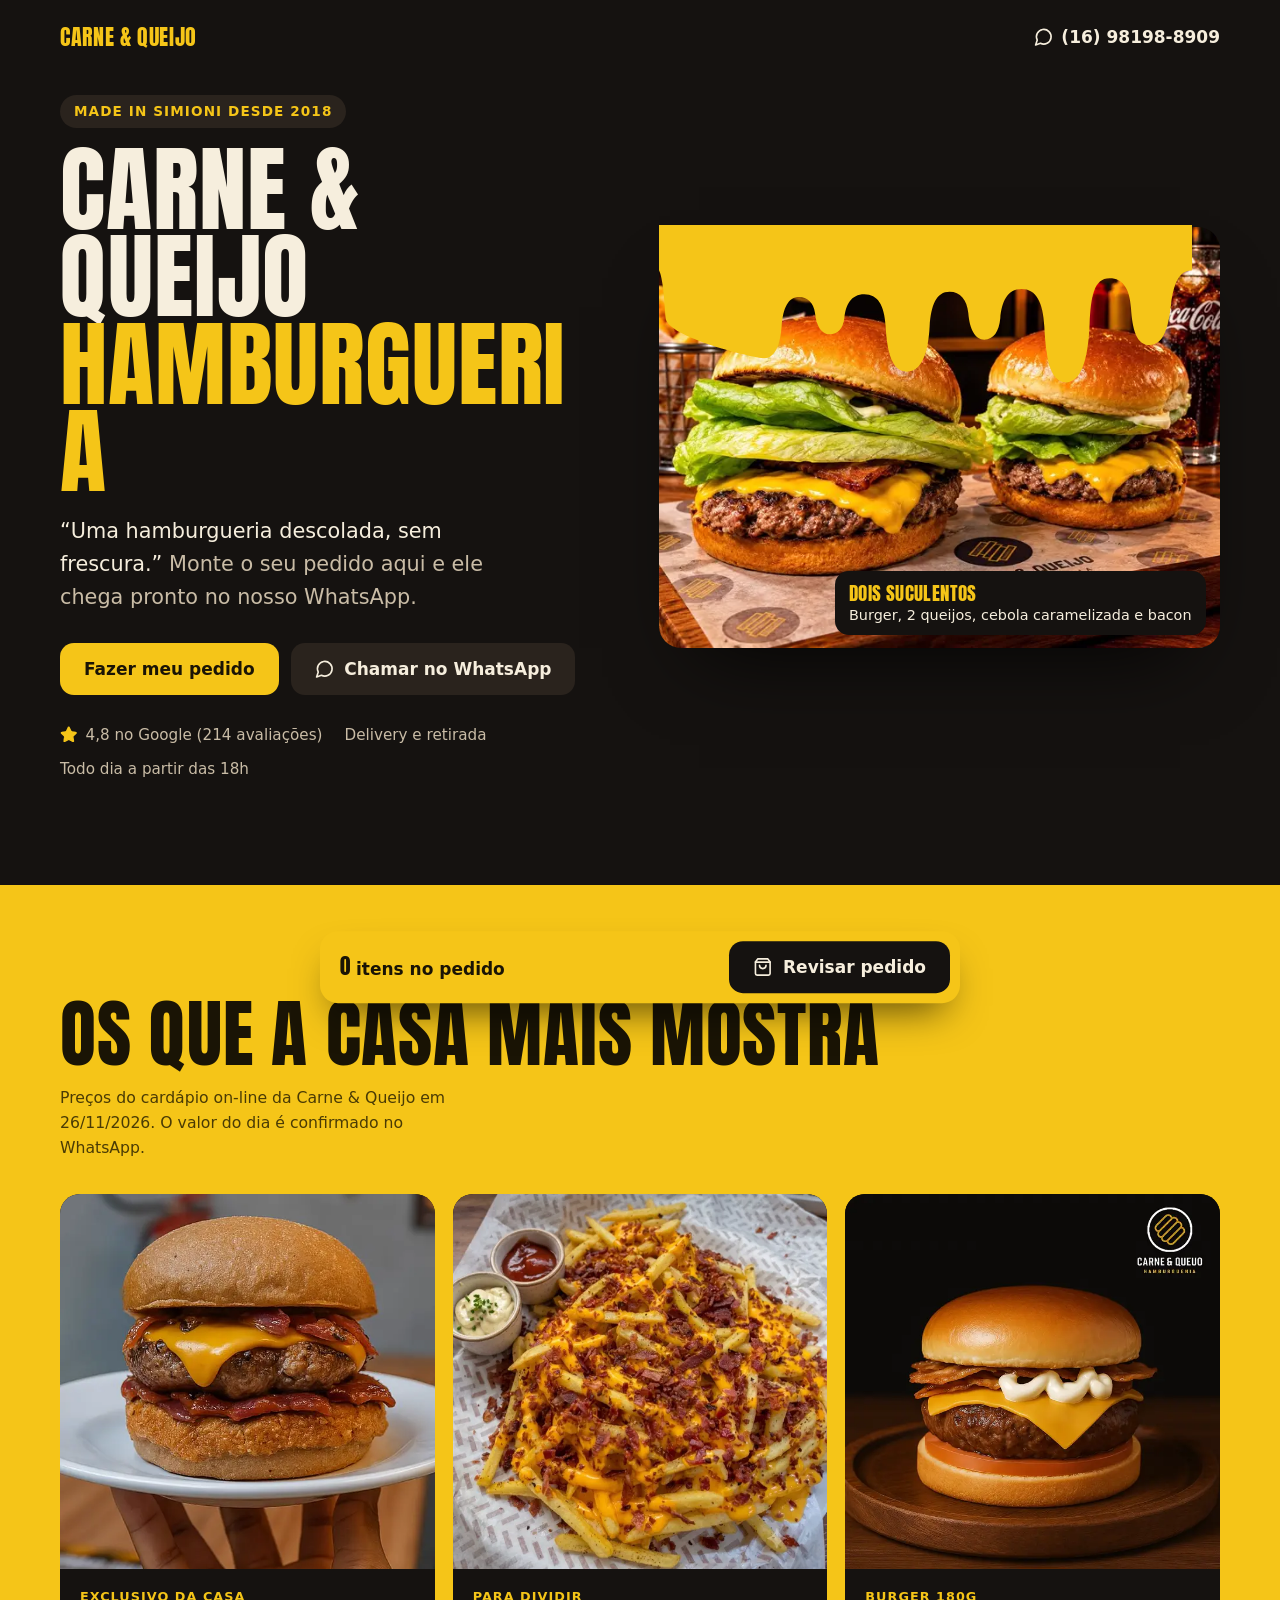
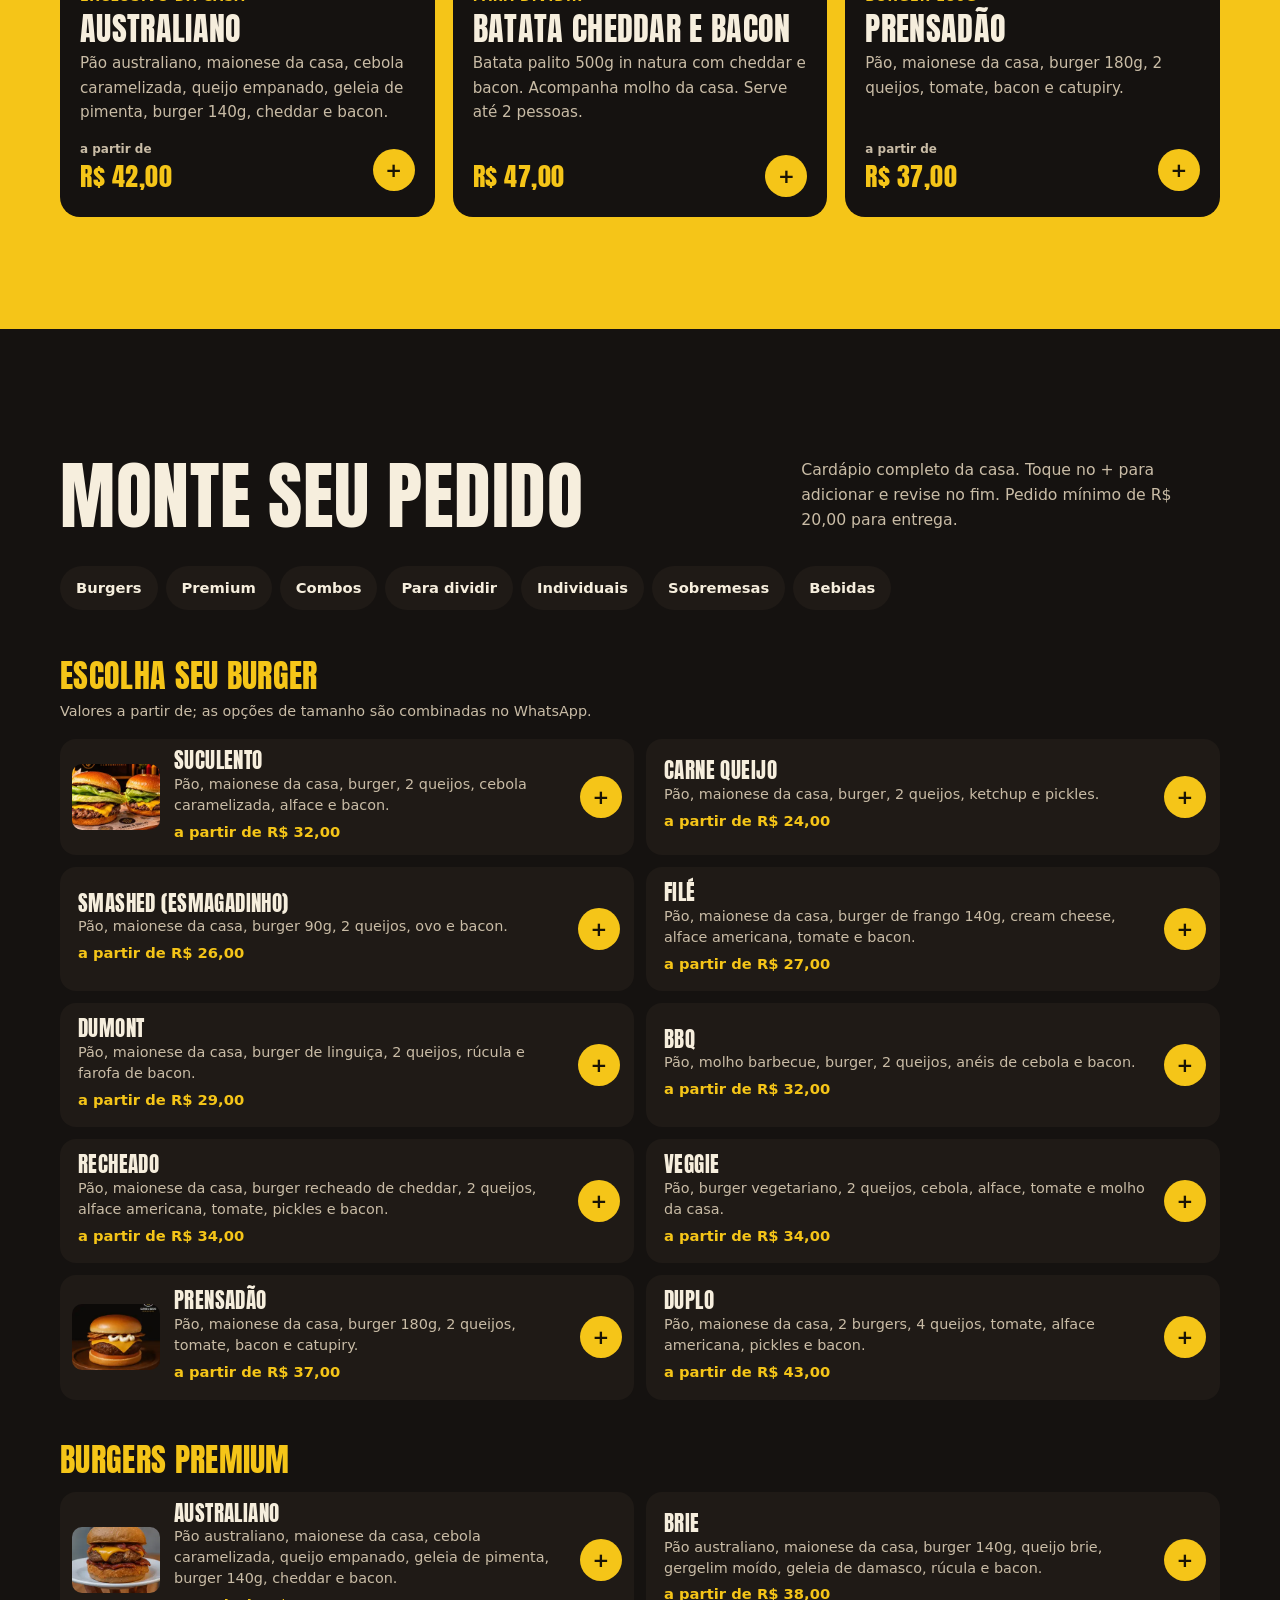
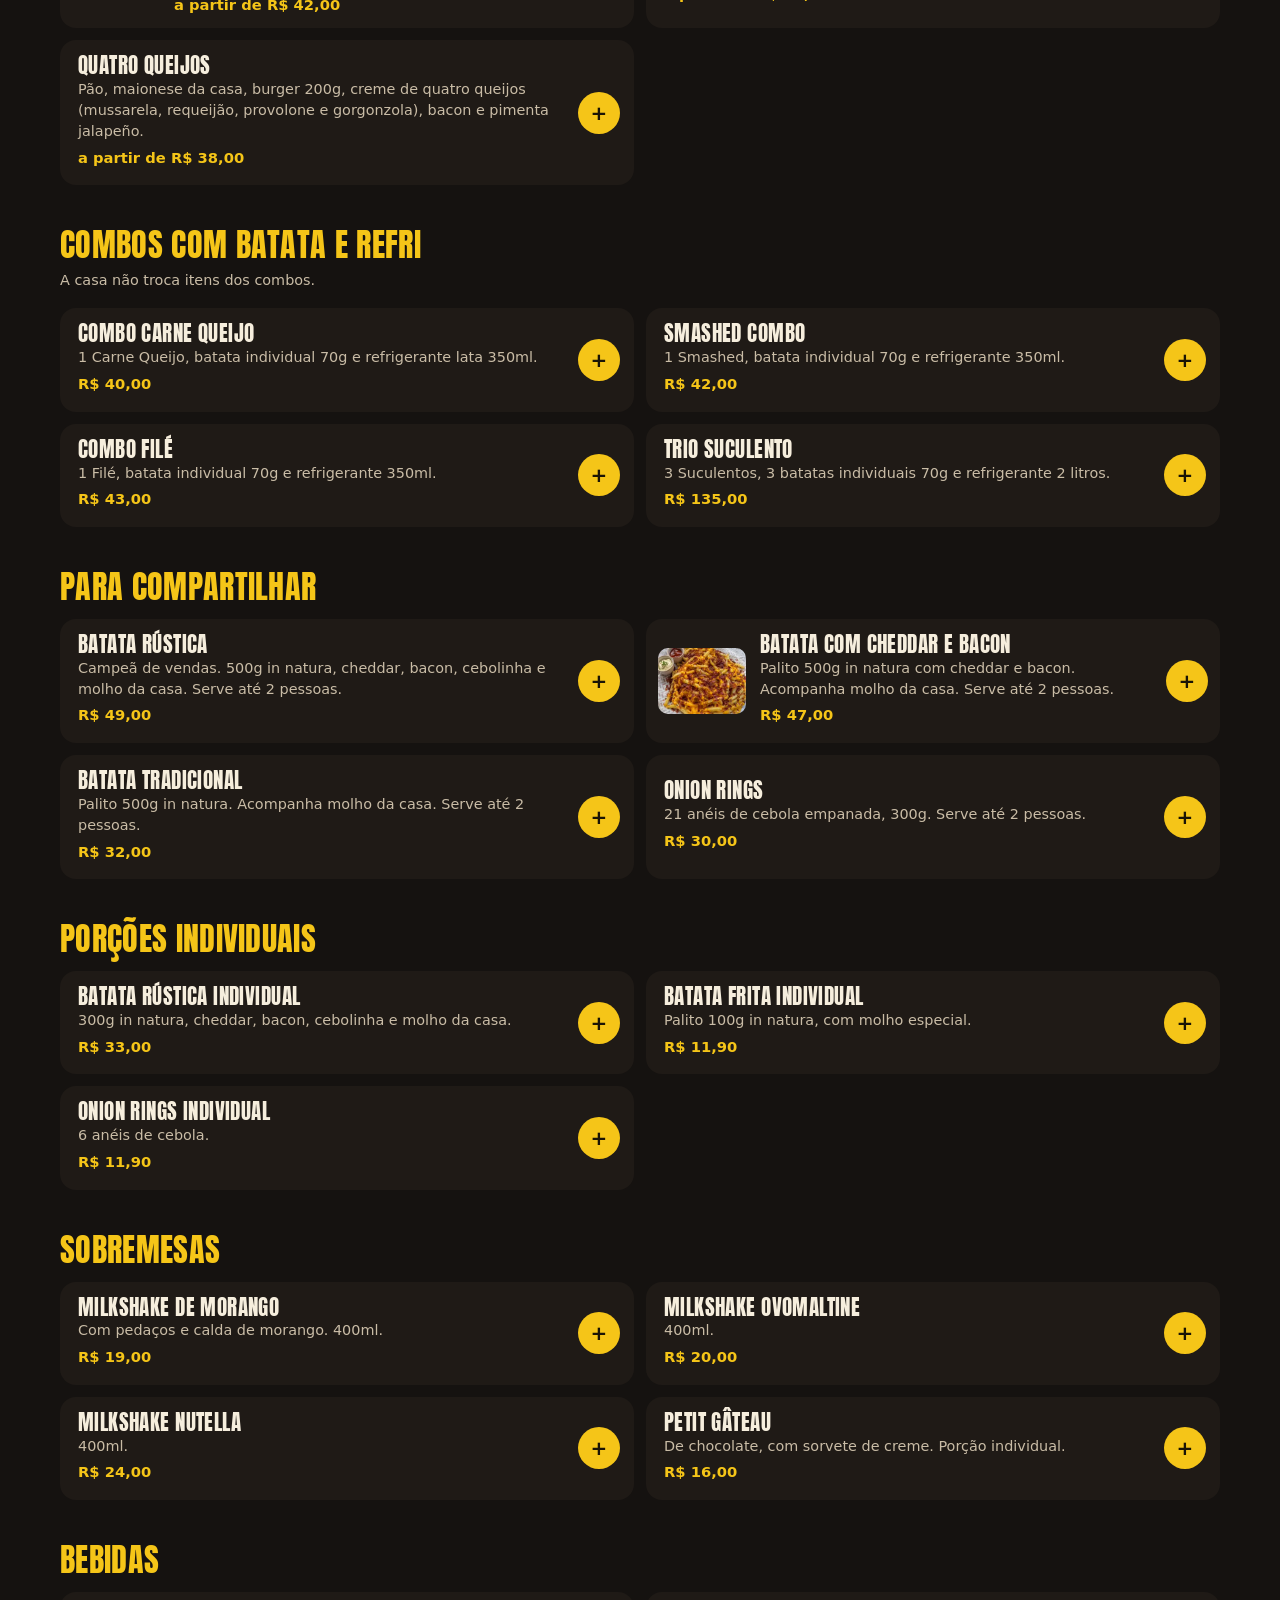
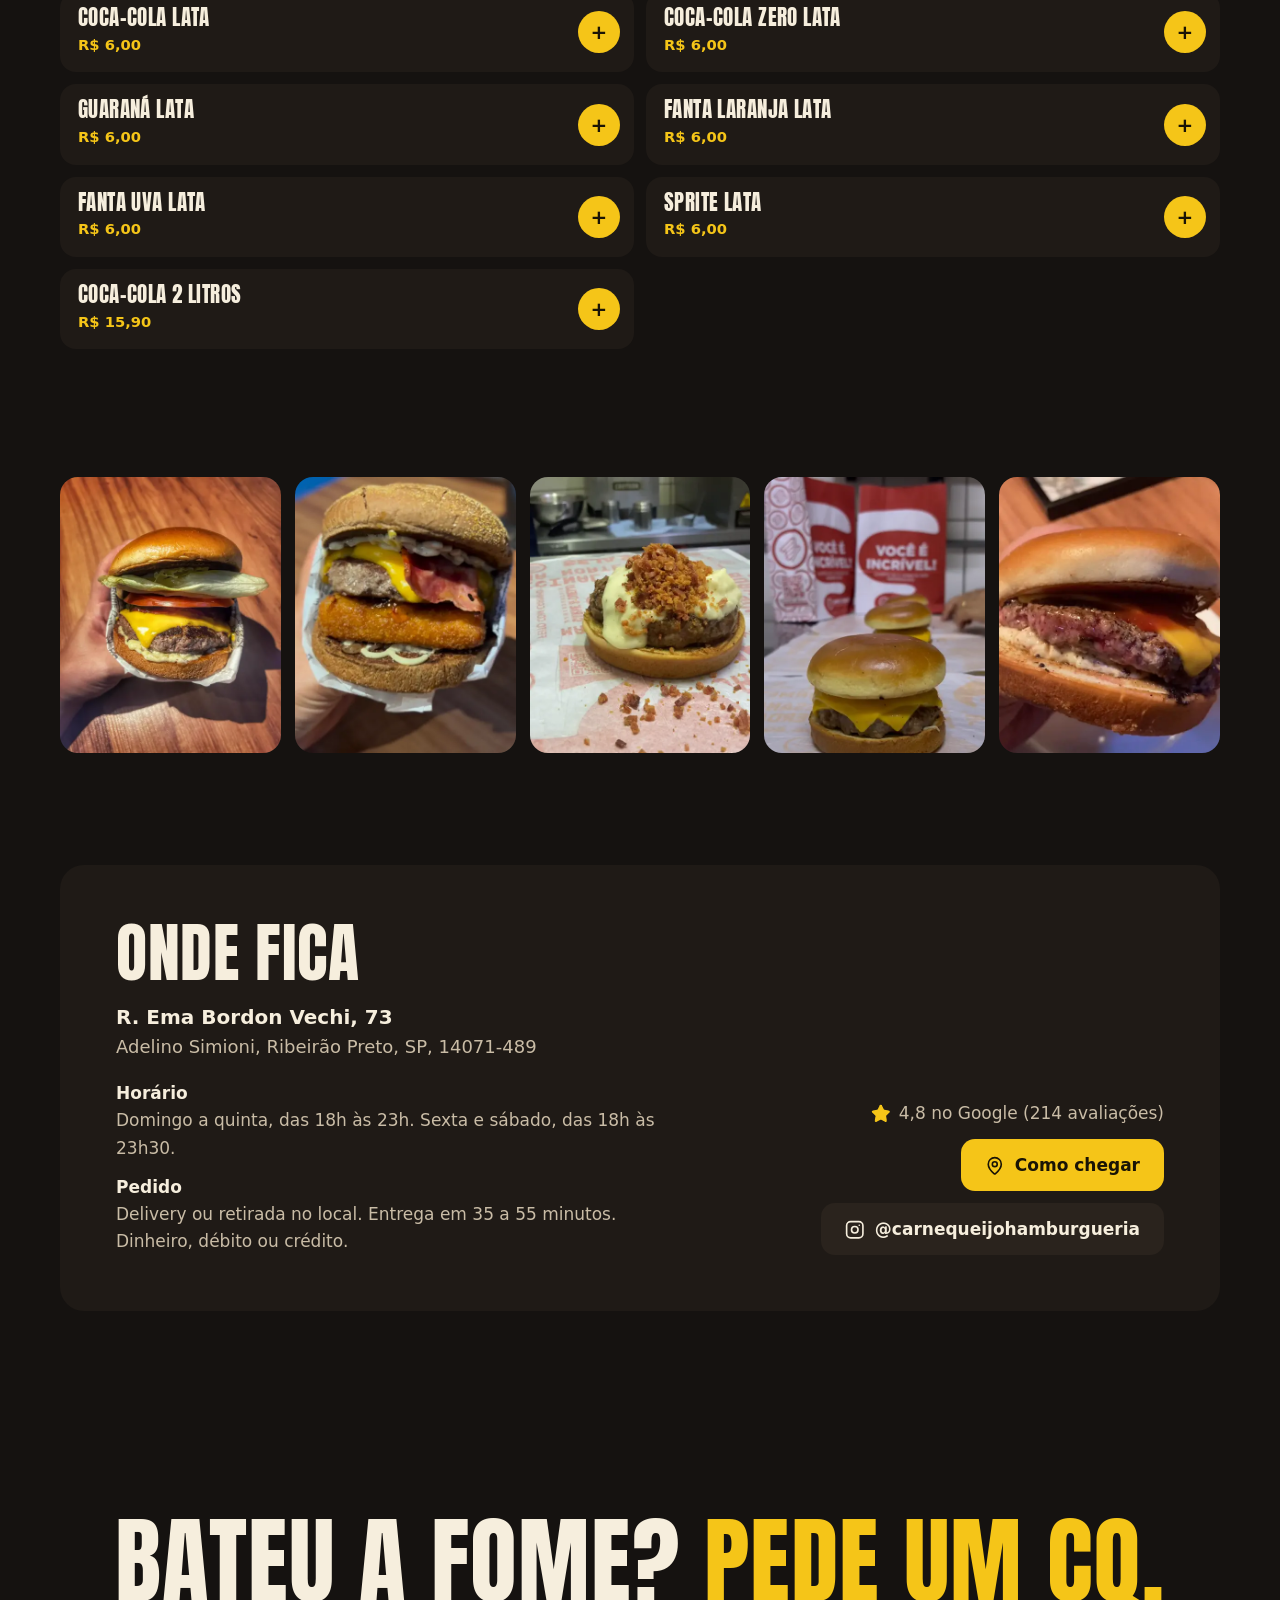
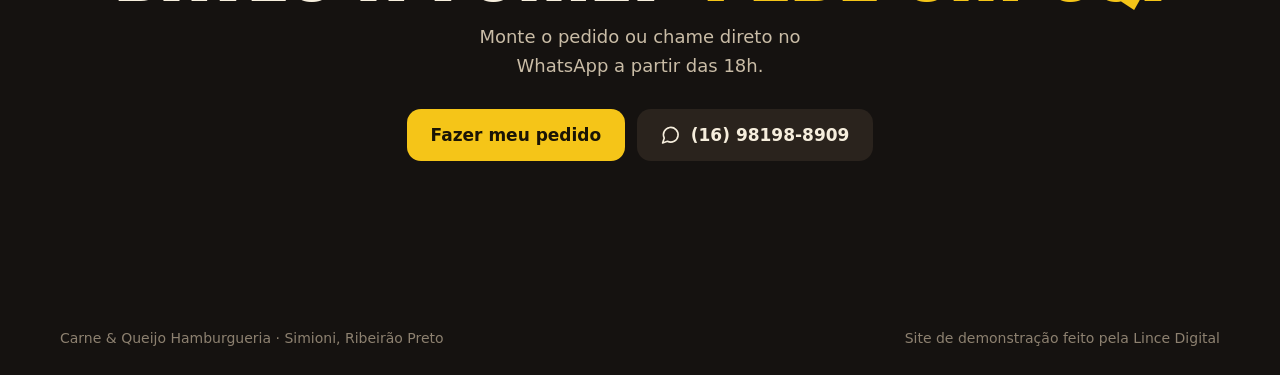
==== carne-queijo-hamburgueria/index.html @ b9951ab5 "Site de prévia: carne-queijo-hamburgueria" ====
<!doctype html>
<html lang="pt-BR">
<head>
<meta charset="utf-8">
<meta name="viewport" content="width=device-width,initial-scale=1,viewport-fit=cover">
<meta name="robots" content="noindex,nofollow">
<title>Carne &amp; Queijo Hamburgueria | Simioni, Ribeirão Preto</title>
<meta name="description" content="Hamburgueria sem frescura no Simioni, Ribeirão Preto. Monte o pedido com Suculento, Australiano, Prensadão e batata rústica e mande pronto no WhatsApp (16) 98198-8909.">
<meta name="theme-color" content="#151210">
<link rel="preload" href="fonts/anton.woff2" as="font" type="font/woff2" crossorigin>
<link rel="preload" as="image" href="img/suculentos-640.webp" imagesrcset="img/suculentos-640.webp 640w, img/suculentos-1080.webp 1080w" imagesizes="(min-width:900px) 46vw, 92vw" fetchpriority="high">
<style>
@font-face{font-family:"Anton";src:url(fonts/anton.woff2) format("woff2");font-weight:400;font-display:swap}
:root{--fundo:#151210;--fundo-2:#1F1A16;--fundo-3:#2A231D;--creme:#F6EEDD;--creme-2:#C9BCA6;--queijo:#F5C518;--queijo-esc:#E0AE00;--brasa:#D9481F;--titulo:"Anton",Impact,"Arial Narrow",sans-serif;--texto:system-ui,-apple-system,"Segoe UI",Roboto,sans-serif;--ease:cubic-bezier(.16,1,.3,1)}
*{box-sizing:border-box;margin:0}
html{scroll-behavior:smooth;scroll-padding-top:16px;scrollbar-color:var(--queijo) var(--fundo)}
body{background:var(--fundo);color:var(--creme);font:400 1.0625rem/1.6 var(--texto);-webkit-font-smoothing:antialiased}
body.com-pedido{padding-bottom:88px}
::selection{background:var(--queijo);color:var(--fundo)}
img{display:block;max-width:100%;height:auto}
a{color:inherit}
:focus-visible{outline:3px solid var(--queijo);outline-offset:3px;border-radius:8px}
.wrap{width:min(1160px,100% - 40px);margin-inline:auto}
h1,h2,h3,h4{font-family:var(--titulo);font-weight:400;line-height:1;letter-spacing:.01em;text-transform:uppercase;text-wrap:balance}
svg.i{width:1.15em;height:1.15em;flex:none;fill:none;stroke:currentColor;stroke-width:2;stroke-linecap:round;stroke-linejoin:round}
.btn{display:inline-flex;align-items:center;justify-content:center;gap:10px;min-height:52px;padding:0 24px;border:0;border-radius:14px;font:700 1.0625rem var(--texto);text-decoration:none;cursor:pointer;transition:transform .2s var(--ease),background-color .2s}
.btn:active{transform:scale(.97)}
.btn-q{background:var(--queijo);color:#1A1405}
.btn-q:hover{background:var(--queijo-esc)}
.btn-e{background:var(--fundo-3);color:var(--creme)}
.btn-e:hover{background:#372E26}

/* Topo */
.barra{display:flex;justify-content:space-between;align-items:center;gap:16px;padding-block:20px}
.barra .nome{font-family:var(--titulo);font-size:1.35rem;letter-spacing:.03em;color:var(--queijo);text-decoration:none;text-transform:uppercase}
.barra a.tel{display:inline-flex;align-items:center;gap:8px;text-decoration:none;font-weight:600;font-variant-numeric:tabular-nums}
.abertura{display:grid;gap:36px;align-items:center;padding-block:clamp(16px,5vw,56px) clamp(64px,10vw,112px)}
.sobre{display:inline-block;background:var(--fundo-3);color:var(--queijo);font-weight:700;font-size:.85rem;letter-spacing:.08em;text-transform:uppercase;border-radius:999px;padding:6px 14px}
h1{font-size:clamp(2.6rem,11vw,7.5rem);margin-top:18px;line-height:.92;overflow-wrap:anywhere}
h1 span{color:var(--queijo);display:block}
.chamada{margin-top:20px;max-width:34ch;font-size:clamp(1.125rem,2.2vw,1.3rem);color:var(--creme-2)}
.chamada q{color:var(--creme);quotes:"“" "”"}
.acoes{display:flex;flex-wrap:wrap;gap:12px;margin-top:28px}
.fatos{display:flex;flex-wrap:wrap;gap:10px 22px;margin-top:28px;color:var(--creme-2);font-size:.95rem}
.fatos span{display:inline-flex;align-items:center;gap:8px}
.estrela svg{fill:var(--queijo);stroke:var(--queijo)}
.burger{position:relative;isolation:isolate}
.burger img{border-radius:22px;width:100%;aspect-ratio:4/3;object-fit:cover;box-shadow:0 40px 80px -40px rgba(0,0,0,.9)}
/* Assinatura: o queijo derrete por cima da foto */
.queijo{position:absolute;left:0;right:0;top:-2px;height:38%;z-index:1;pointer-events:none;transform-origin:top;animation:derrete 1.6s .35s var(--ease) both}
.queijo path{fill:var(--queijo)}
@keyframes derrete{from{transform:scaleY(0)}to{transform:scaleY(1)}}
.burger img{animation:chega 1s var(--ease) both}
@keyframes chega{from{opacity:0;transform:translateY(20px) scale(.98)}to{opacity:1;transform:none}}
.selo{position:absolute;right:14px;bottom:14px;z-index:2;background:var(--fundo);color:var(--creme);border-radius:14px;padding:10px 14px;font-size:.9rem;line-height:1.3;animation:chega .9s .9s var(--ease) both}
.selo b{display:block;font-family:var(--titulo);font-weight:400;font-size:1.2rem;color:var(--queijo);text-transform:uppercase;letter-spacing:.02em}

/* Destaques */
.destaques{background:var(--queijo);color:#1A1405;padding-block:clamp(64px,10vw,112px)}
.cab{display:flex;flex-wrap:wrap;justify-content:space-between;align-items:end;gap:14px 40px;margin-bottom:34px}
.cab h2{font-size:clamp(2.6rem,8vw,4.6rem)}
.cab p{max-width:42ch;font-size:.98rem}
.destaques .cab p{color:#4A3B05}
.cards{display:grid;gap:18px}
.card{background:var(--fundo);color:var(--creme);border-radius:20px;overflow:hidden;display:flex;flex-direction:column}
.card img{width:100%;aspect-ratio:1;object-fit:cover}
.card .corpo{padding:18px 20px 20px;display:flex;flex-direction:column;gap:6px;flex:1}
.card .tag{font-size:.8rem;font-weight:700;letter-spacing:.08em;text-transform:uppercase;color:var(--queijo)}
.card h3{font-size:2rem}
.card p{color:var(--creme-2);font-size:.95rem}
.card .linha{display:flex;justify-content:space-between;align-items:center;gap:12px;margin-top:auto;padding-top:12px}
.preco{font-family:var(--titulo);font-size:1.6rem;color:var(--queijo);font-variant-numeric:tabular-nums;letter-spacing:.02em}
.preco small{font:600 .75rem var(--texto);color:var(--creme-2);display:block;text-transform:none;letter-spacing:0}

/* Cardápio */
.cardapio{padding-block:clamp(72px,11vw,128px)}
.cardapio .cab p{color:var(--creme-2)}
.abas{display:flex;gap:8px;overflow-x:auto;padding-bottom:6px;margin-bottom:10px;scrollbar-width:none}
.abas a{flex:none;text-decoration:none;font-weight:700;font-size:.92rem;background:var(--fundo-2);border-radius:999px;padding:10px 16px;white-space:nowrap}
.abas a:hover{background:var(--fundo-3)}
.grupo{margin-top:44px;scroll-margin-top:16px}
.grupo h3.titulo{font-size:2rem;margin-bottom:16px;color:var(--queijo)}
.grupo .obs{color:var(--creme-2);font-size:.9rem;margin:-8px 0 16px}
.itens{display:grid;gap:12px}
.item{display:grid;grid-template-columns:88px 1fr auto;gap:14px;align-items:center;background:var(--fundo-2);border-radius:16px;padding:12px}
.item.sem-foto{grid-template-columns:1fr auto;padding:16px 14px 16px 18px}
.item img{width:88px;height:66px;object-fit:cover;border-radius:10px}
.item h4{font-size:1.3rem;letter-spacing:.02em}
.item p{font-size:.9rem;color:var(--creme-2);margin-top:2px;line-height:1.45}
.item .v{display:block;font-weight:700;color:var(--queijo);font-size:.92rem;margin-top:4px;font-variant-numeric:tabular-nums}
.qtd{display:flex;align-items:center;gap:6px}
.qtd button{width:42px;height:42px;border-radius:50%;border:0;background:var(--fundo-3);color:var(--creme);font:700 1.25rem/1 var(--texto);cursor:pointer;display:grid;place-items:center;transition:background-color .2s,transform .15s}
.qtd button.mais{background:var(--queijo);color:#1A1405}
.qtd button.mais:hover{background:var(--queijo-esc)}
.qtd button:active{transform:scale(.92)}
.qtd output{min-width:1.4em;text-align:center;font-weight:700;font-variant-numeric:tabular-nums}
.qtd button.menos,.qtd output{display:none}
.tem .qtd button.menos{display:grid}
.tem .qtd output{display:block}

/* Galeria */
.galeria{display:grid;grid-auto-flow:column;grid-auto-columns:minmax(220px,64vw);gap:14px;overflow-x:auto;scroll-snap-type:x mandatory;padding:0 20px 18px;scrollbar-width:thin}
.galeria img{border-radius:18px;scroll-snap-align:center;width:100%;aspect-ratio:4/5;object-fit:cover}

/* Onde */
.onde{padding-block:clamp(64px,10vw,112px)}
.onde .grade{display:grid;gap:28px;background:var(--fundo-2);border-radius:24px;padding:clamp(28px,5vw,56px)}
.onde h2{font-size:clamp(2.6rem,7vw,4rem)}
.onde address{font-style:normal;margin-top:16px;font-size:1.125rem;color:var(--creme-2)}
.onde address strong{display:block;color:var(--creme);font-size:1.25rem}
.info{display:grid;gap:12px;margin-top:18px;color:var(--creme-2)}
.info strong{display:block;color:var(--creme)}
.onde .links{display:flex;flex-wrap:wrap;gap:12px;align-items:center}
.nota{display:inline-flex;align-items:center;gap:8px;color:var(--creme-2);width:100%}

/* Final */
.final{padding-block:clamp(40px,8vw,90px) clamp(80px,12vw,140px);text-align:center}
.final h2{font-size:clamp(3rem,11vw,6rem)}
.final h2 span{color:var(--queijo)}
.final p{margin:14px auto 0;max-width:34ch;color:var(--creme-2);font-size:1.125rem}
.final .acoes{justify-content:center}
footer{padding-block:26px calc(26px + env(safe-area-inset-bottom));color:#8D8170;font-size:.875rem}
footer .wrap{display:flex;flex-wrap:wrap;gap:8px 24px;justify-content:space-between}

/* Sacola e revisão */
.sacola{position:fixed;left:12px;right:12px;bottom:calc(12px + env(safe-area-inset-bottom));z-index:20;display:flex;justify-content:space-between;align-items:center;gap:12px;background:var(--queijo);color:#1A1405;border-radius:18px;padding:10px 10px 10px 20px;box-shadow:0 20px 40px -16px rgba(0,0,0,.7);transform:translateY(160%);transition:transform .45s var(--ease);max-width:640px;margin-inline:auto}
.com-pedido .sacola{transform:none}
.sacola .resumo{font-weight:700}
.sacola .resumo b{font-family:var(--titulo);font-weight:400;font-size:1.3rem}
.sacola .btn{background:var(--fundo);color:var(--creme)}
dialog{margin:auto;border:0;padding:0;border-radius:22px;width:min(560px,100% - 24px);max-height:calc(100dvh - 24px);background:var(--fundo-2);color:var(--creme);box-shadow:0 40px 80px -30px rgba(0,0,0,.8)}
dialog::backdrop{background:rgba(10,8,6,.7);backdrop-filter:blur(3px)}
dialog[open]{animation:abre .35s var(--ease)}
@keyframes abre{from{opacity:0;transform:translateY(20px) scale(.98)}to{opacity:1;transform:none}}
.revisao{padding:26px 24px 24px;display:flex;flex-direction:column;gap:18px}
.revisao header{display:flex;justify-content:space-between;align-items:start;gap:12px}
.revisao h2{font-size:2.2rem}
.fechar{width:42px;height:42px;border-radius:50%;border:0;background:var(--fundo-3);color:var(--creme);cursor:pointer;display:grid;place-items:center;flex:none}
.lista{list-style:none;padding:0;display:grid;gap:8px}
.lista li{display:flex;justify-content:space-between;gap:12px;font-weight:600}
.lista li span:last-child{font-variant-numeric:tabular-nums;color:var(--queijo)}
.campo{display:grid;gap:6px}
.campo label,.campo legend{font-weight:700;font-size:.95rem}
.campo input,.campo textarea{font:1rem var(--texto);color:var(--creme);background:var(--fundo);border:1px solid #4A4036;border-radius:12px;padding:12px 14px;width:100%}
.campo textarea{min-height:70px;resize:vertical}
fieldset.campo{border:0;padding:0}
.opcoes{display:flex;gap:10px;flex-wrap:wrap}
.opcoes label{white-space:nowrap;display:inline-flex;align-items:center;gap:8px;background:var(--fundo);border:1px solid #4A4036;border-radius:999px;padding:10px 16px;font-weight:600;cursor:pointer}
.opcoes input{accent-color:var(--queijo)}
.aviso{font-size:.88rem;color:var(--creme-2)}

@media (min-width:900px){
  .abertura{grid-template-columns:1fr 1.05fr;gap:64px;padding-block:20px 104px}
  h1{font-size:clamp(5rem,7.4vw,7.2rem)}
  .cards{grid-template-columns:repeat(3,1fr)}
  .itens{grid-template-columns:1fr 1fr}
  .galeria{grid-auto-flow:initial;grid-template-columns:repeat(5,1fr);overflow:visible;width:min(1160px,100% - 40px);margin-inline:auto;padding:0}
  .onde .grade{grid-template-columns:1.2fr 1fr;align-items:end}
  .onde .links{justify-content:flex-end}
  .nota{justify-content:flex-end}
}
@media (prefers-reduced-motion:reduce){*,*::before{animation:none!important;transition:none!important}html{scroll-behavior:auto}}
</style>
</head>
<body>
<svg width="0" height="0" style="position:absolute" aria-hidden="true">
  <symbol id="i-zap" viewBox="0 0 24 24"><path d="M7.9 20A9 9 0 1 0 4 16.1L2 22Z"/></symbol>
  <symbol id="i-pino" viewBox="0 0 24 24"><path d="M20 10c0 5-5.5 10.2-7.4 11.8a1 1 0 0 1-1.2 0C9.5 20.2 4 15 4 10a8 8 0 0 1 16 0"/><circle cx="12" cy="10" r="3"/></symbol>
  <symbol id="i-estrela" viewBox="0 0 24 24"><path d="M11.5 2.3a.5.5 0 0 1 1 0l2.3 4.7a2.1 2.1 0 0 0 1.6 1.2l5.2.7a.5.5 0 0 1 .3.9l-3.7 3.7a2.1 2.1 0 0 0-.6 1.8l.9 5.2a.5.5 0 0 1-.8.5l-4.6-2.4a2.1 2.1 0 0 0-2 0L6.4 21a.5.5 0 0 1-.8-.5l.9-5.2a2.1 2.1 0 0 0-.6-1.8L2.2 9.8a.5.5 0 0 1 .3-.9l5.1-.7a2.1 2.1 0 0 0 1.6-1.2z"/></symbol>
  <symbol id="i-sacola" viewBox="0 0 24 24"><path d="M6 2 3 6v14a2 2 0 0 0 2 2h14a2 2 0 0 0 2-2V6l-3-4Z"/><path d="M3 6h18"/><path d="M16 10a4 4 0 0 1-8 0"/></symbol>
  <symbol id="i-x" viewBox="0 0 24 24"><path d="M18 6 6 18M6 6l12 12"/></symbol>
  <symbol id="i-insta" viewBox="0 0 24 24"><rect x="2" y="2" width="20" height="20" rx="5"/><circle cx="12" cy="12" r="4"/><path d="M17.5 6.5h.01"/></symbol>
</svg>

<header>
  <div class="wrap">
    <nav class="barra" aria-label="Contato">
      <a class="nome" href="#">Carne &amp; Queijo</a>
      <a class="tel" href="https://wa.me/5516981988909" data-ev="whatsapp" target="_blank" rel="noopener"><svg class="i" aria-hidden="true"><use href="#i-zap"/></svg>(16) 98198-8909</a>
    </nav>
    <div class="abertura">
      <div>
        <span class="sobre">Made in Simioni desde 2018</span>
        <h1>Carne &amp; Queijo <span>Hamburgueria</span></h1>
        <p class="chamada"><q>Uma hamburgueria descolada, sem frescura.</q> Monte o seu pedido aqui e ele chega pronto no nosso WhatsApp.</p>
        <div class="acoes">
          <a class="btn btn-q" href="#cardapio">Fazer meu pedido</a>
          <a class="btn btn-e" href="https://wa.me/5516981988909" data-ev="whatsapp" target="_blank" rel="noopener"><svg class="i" aria-hidden="true"><use href="#i-zap"/></svg>Chamar no WhatsApp</a>
        </div>
        <p class="fatos">
          <span class="estrela"><svg class="i" aria-hidden="true"><use href="#i-estrela"/></svg>4,8 no Google (214 avaliações)</span>
          <span>Delivery e retirada</span>
          <span>Todo dia a partir das 18h</span>
        </p>
      </div>
      <div class="burger">
        <svg class="queijo" viewBox="0 0 400 120" preserveAspectRatio="none" aria-hidden="true"><path d="M0 0h400v34c-10 0-14 10-16 26-2 18-6 30-16 30s-13-12-14-28c-1-14-6-22-16-22-12 0-14 14-15 34-1 26-6 44-18 44s-15-20-16-42c-1-18-6-28-17-28s-15 10-16 22c-1 10-5 16-12 16s-11-8-12-20c-1-10-6-16-14-16-10 0-14 10-15 26-1 20-6 34-17 34s-15-14-16-34c-1-16-6-24-16-24s-14 8-15 18c-1 8-5 12-11 12s-10-6-11-16c-1-8-6-12-12-12-8 0-12 8-13 22-1 14-5 24-13 24S6 84 5 70C4 56 3 40 0 34Z"/></svg>
        <img src="img/suculentos-640.webp" srcset="img/suculentos-640.webp 640w, img/suculentos-1080.webp 1080w" sizes="(min-width:900px) 46vw, 92vw" width="1080" height="810" fetchpriority="high" alt="Dois hambúrgueres Suculento com queijo, alface e bacon sobre o papel com a logo da Carne e Queijo">
        <p class="selo"><b>Dois Suculentos</b>Burger, 2 queijos, cebola caramelizada e bacon</p>
      </div>
    </div>
  </div>
</header>

<main>
  <section class="destaques" aria-labelledby="t-dest">
    <div class="wrap">
      <div class="cab">
        <h2 id="t-dest">Os que a casa mais mostra</h2>
        <p>Preços do cardápio on-line da Carne &amp; Queijo em 26/11/2026. O valor do dia é confirmado no WhatsApp.</p>
      </div>
      <div class="cards">
        <article class="card" data-item="Australiano">
          <img src="img/australiano-576.webp" width="576" height="1024" loading="lazy" decoding="async" alt="Australiano na mão: pão australiano, burger, queijo empanado, cheddar e bacon">
          <div class="corpo"><span class="tag">Exclusivo da casa</span><h3>Australiano</h3><p>Pão australiano, maionese da casa, cebola caramelizada, queijo empanado, geleia de pimenta, burger 140g, cheddar e bacon.</p><div class="linha"><span class="preco"><small>a partir de</small>R$ 42,00</span><div class="qtd"></div></div></div>
        </article>
        <article class="card" data-item="Batata com cheddar e bacon (500g)">
          <img src="img/batata-640.webp" width="640" height="706" loading="lazy" decoding="async" alt="Batata frita palito coberta de cheddar e bacon, com molhos ao lado">
          <div class="corpo"><span class="tag">Para dividir</span><h3>Batata cheddar e bacon</h3><p>Batata palito 500g in natura com cheddar e bacon. Acompanha molho da casa. Serve até 2 pessoas.</p><div class="linha"><span class="preco">R$ 47,00</span><div class="qtd"></div></div></div>
        </article>
        <article class="card" data-item="Prensadão">
          <img src="img/prensadao-640.webp" width="640" height="640" loading="lazy" decoding="async" alt="Prensadão com burger, queijo, catupiry e bacon">
          <div class="corpo"><span class="tag">Burger 180g</span><h3>Prensadão</h3><p>Pão, maionese da casa, burger 180g, 2 queijos, tomate, bacon e catupiry.</p><div class="linha"><span class="preco"><small>a partir de</small>R$ 37,00</span><div class="qtd"></div></div></div>
        </article>
      </div>
    </div>
  </section>

  <section class="cardapio" id="cardapio" aria-labelledby="t-cardapio">
    <div class="wrap">
      <div class="cab">
        <h2 id="t-cardapio">Monte seu pedido</h2>
        <p>Cardápio completo da casa. Toque no + para adicionar e revise no fim. Pedido mínimo de R$ 20,00 para entrega.</p>
      </div>
      <nav class="abas" aria-label="Categorias do cardápio">
        <a href="#g-burgers">Burgers</a><a href="#g-premium">Premium</a><a href="#g-combos">Combos</a><a href="#g-dividir">Para dividir</a><a href="#g-entradas">Individuais</a><a href="#g-doces">Sobremesas</a><a href="#g-bebidas">Bebidas</a>
      </nav>

      <div class="grupo" id="g-burgers">
        <h3 class="titulo">Escolha seu burger</h3>
        <p class="obs">Valores a partir de; as opções de tamanho são combinadas no WhatsApp.</p>
        <div class="itens">
          <div class="item" data-item="Suculento"><img src="img/t-suculento.webp" width="240" height="180" loading="lazy" decoding="async" alt="Suculento"><div><h4>Suculento</h4><p>Pão, maionese da casa, burger, 2 queijos, cebola caramelizada, alface e bacon.</p><span class="v">a partir de R$ 32,00</span></div><div class="qtd"></div></div>
          <div class="item sem-foto" data-item="Carne Queijo"><div><h4>Carne Queijo</h4><p>Pão, maionese da casa, burger, 2 queijos, ketchup e pickles.</p><span class="v">a partir de R$ 24,00</span></div><div class="qtd"></div></div>
          <div class="item sem-foto" data-item="Smashed (Esmagadinho)"><div><h4>Smashed (Esmagadinho)</h4><p>Pão, maionese da casa, burger 90g, 2 queijos, ovo e bacon.</p><span class="v">a partir de R$ 26,00</span></div><div class="qtd"></div></div>
          <div class="item sem-foto" data-item="Filé"><div><h4>Filé</h4><p>Pão, maionese da casa, burger de frango 140g, cream cheese, alface americana, tomate e bacon.</p><span class="v">a partir de R$ 27,00</span></div><div class="qtd"></div></div>
          <div class="item sem-foto" data-item="Dumont"><div><h4>Dumont</h4><p>Pão, maionese da casa, burger de linguiça, 2 queijos, rúcula e farofa de bacon.</p><span class="v">a partir de R$ 29,00</span></div><div class="qtd"></div></div>
          <div class="item sem-foto" data-item="BBQ"><div><h4>BBQ</h4><p>Pão, molho barbecue, burger, 2 queijos, anéis de cebola e bacon.</p><span class="v">a partir de R$ 32,00</span></div><div class="qtd"></div></div>
          <div class="item sem-foto" data-item="Recheado"><div><h4>Recheado</h4><p>Pão, maionese da casa, burger recheado de cheddar, 2 queijos, alface americana, tomate, pickles e bacon.</p><span class="v">a partir de R$ 34,00</span></div><div class="qtd"></div></div>
          <div class="item sem-foto" data-item="Veggie"><div><h4>Veggie</h4><p>Pão, burger vegetariano, 2 queijos, cebola, alface, tomate e molho da casa.</p><span class="v">a partir de R$ 34,00</span></div><div class="qtd"></div></div>
          <div class="item" data-item="Prensadão"><img src="img/t-prensadao.webp" width="240" height="180" loading="lazy" decoding="async" alt="Prensadão"><div><h4>Prensadão</h4><p>Pão, maionese da casa, burger 180g, 2 queijos, tomate, bacon e catupiry.</p><span class="v">a partir de R$ 37,00</span></div><div class="qtd"></div></div>
          <div class="item sem-foto" data-item="Duplo"><div><h4>Duplo</h4><p>Pão, maionese da casa, 2 burgers, 4 queijos, tomate, alface americana, pickles e bacon.</p><span class="v">a partir de R$ 43,00</span></div><div class="qtd"></div></div>
        </div>
      </div>

      <div class="grupo" id="g-premium">
        <h3 class="titulo">Burgers premium</h3>
        <div class="itens">
          <div class="item" data-item="Australiano"><img src="img/t-australiano.webp" width="240" height="180" loading="lazy" decoding="async" alt="Australiano"><div><h4>Australiano</h4><p>Pão australiano, maionese da casa, cebola caramelizada, queijo empanado, geleia de pimenta, burger 140g, cheddar e bacon.</p><span class="v">a partir de R$ 42,00</span></div><div class="qtd"></div></div>
          <div class="item sem-foto" data-item="Brie"><div><h4>Brie</h4><p>Pão australiano, maionese da casa, burger 140g, queijo brie, gergelim moído, geleia de damasco, rúcula e bacon.</p><span class="v">a partir de R$ 38,00</span></div><div class="qtd"></div></div>
          <div class="item sem-foto" data-item="Quatro Queijos"><div><h4>Quatro Queijos</h4><p>Pão, maionese da casa, burger 200g, creme de quatro queijos (mussarela, requeijão, provolone e gorgonzola), bacon e pimenta jalapeño.</p><span class="v">a partir de R$ 38,00</span></div><div class="qtd"></div></div>
        </div>
      </div>

      <div class="grupo" id="g-combos">
        <h3 class="titulo">Combos com batata e refri</h3>
        <p class="obs">A casa não troca itens dos combos.</p>
        <div class="itens">
          <div class="item sem-foto" data-item="Combo Carne Queijo"><div><h4>Combo Carne Queijo</h4><p>1 Carne Queijo, batata individual 70g e refrigerante lata 350ml.</p><span class="v">R$ 40,00</span></div><div class="qtd"></div></div>
          <div class="item sem-foto" data-item="Smashed Combo"><div><h4>Smashed Combo</h4><p>1 Smashed, batata individual 70g e refrigerante 350ml.</p><span class="v">R$ 42,00</span></div><div class="qtd"></div></div>
          <div class="item sem-foto" data-item="Combo Filé"><div><h4>Combo Filé</h4><p>1 Filé, batata individual 70g e refrigerante 350ml.</p><span class="v">R$ 43,00</span></div><div class="qtd"></div></div>
          <div class="item sem-foto" data-item="Trio Suculento"><div><h4>Trio Suculento</h4><p>3 Suculentos, 3 batatas individuais 70g e refrigerante 2 litros.</p><span class="v">R$ 135,00</span></div><div class="qtd"></div></div>
        </div>
      </div>

      <div class="grupo" id="g-dividir">
        <h3 class="titulo">Para compartilhar</h3>
        <div class="itens">
          <div class="item sem-foto" data-item="Batata Rústica (500g)"><div><h4>Batata Rústica</h4><p>Campeã de vendas. 500g in natura, cheddar, bacon, cebolinha e molho da casa. Serve até 2 pessoas.</p><span class="v">R$ 49,00</span></div><div class="qtd"></div></div>
          <div class="item" data-item="Batata com cheddar e bacon (500g)"><img src="img/t-batata-cb.webp" width="240" height="180" loading="lazy" decoding="async" alt="Batata com cheddar e bacon"><div><h4>Batata com cheddar e bacon</h4><p>Palito 500g in natura com cheddar e bacon. Acompanha molho da casa. Serve até 2 pessoas.</p><span class="v">R$ 47,00</span></div><div class="qtd"></div></div>
          <div class="item sem-foto" data-item="Batata tradicional (500g)"><div><h4>Batata tradicional</h4><p>Palito 500g in natura. Acompanha molho da casa. Serve até 2 pessoas.</p><span class="v">R$ 32,00</span></div><div class="qtd"></div></div>
          <div class="item sem-foto" data-item="Onion rings (21 unidades)"><div><h4>Onion rings</h4><p>21 anéis de cebola empanada, 300g. Serve até 2 pessoas.</p><span class="v">R$ 30,00</span></div><div class="qtd"></div></div>
        </div>
      </div>

      <div class="grupo" id="g-entradas">
        <h3 class="titulo">Porções individuais</h3>
        <div class="itens">
          <div class="item sem-foto" data-item="Batata rústica individual (300g)"><div><h4>Batata rústica individual</h4><p>300g in natura, cheddar, bacon, cebolinha e molho da casa.</p><span class="v">R$ 33,00</span></div><div class="qtd"></div></div>
          <div class="item sem-foto" data-item="Batata frita individual (100g)"><div><h4>Batata frita individual</h4><p>Palito 100g in natura, com molho especial.</p><span class="v">R$ 11,90</span></div><div class="qtd"></div></div>
          <div class="item sem-foto" data-item="Onion rings individual (6 unidades)"><div><h4>Onion rings individual</h4><p>6 anéis de cebola.</p><span class="v">R$ 11,90</span></div><div class="qtd"></div></div>
        </div>
      </div>

      <div class="grupo" id="g-doces">
        <h3 class="titulo">Sobremesas</h3>
        <div class="itens">
          <div class="item sem-foto" data-item="Milkshake de morango (400ml)"><div><h4>Milkshake de morango</h4><p>Com pedaços e calda de morango. 400ml.</p><span class="v">R$ 19,00</span></div><div class="qtd"></div></div>
          <div class="item sem-foto" data-item="Milkshake Ovomaltine (400ml)"><div><h4>Milkshake Ovomaltine</h4><p>400ml.</p><span class="v">R$ 20,00</span></div><div class="qtd"></div></div>
          <div class="item sem-foto" data-item="Milkshake Nutella (400ml)"><div><h4>Milkshake Nutella</h4><p>400ml.</p><span class="v">R$ 24,00</span></div><div class="qtd"></div></div>
          <div class="item sem-foto" data-item="Petit gâteau"><div><h4>Petit gâteau</h4><p>De chocolate, com sorvete de creme. Porção individual.</p><span class="v">R$ 16,00</span></div><div class="qtd"></div></div>
        </div>
      </div>

      <div class="grupo" id="g-bebidas">
        <h3 class="titulo">Bebidas</h3>
        <div class="itens">
          <div class="item sem-foto" data-item="Coca-Cola lata 350ml"><div><h4>Coca-Cola lata</h4><span class="v">R$ 6,00</span></div><div class="qtd"></div></div>
          <div class="item sem-foto" data-item="Coca-Cola Zero lata 350ml"><div><h4>Coca-Cola Zero lata</h4><span class="v">R$ 6,00</span></div><div class="qtd"></div></div>
          <div class="item sem-foto" data-item="Guaraná lata 350ml"><div><h4>Guaraná lata</h4><span class="v">R$ 6,00</span></div><div class="qtd"></div></div>
          <div class="item sem-foto" data-item="Fanta Laranja lata 350ml"><div><h4>Fanta Laranja lata</h4><span class="v">R$ 6,00</span></div><div class="qtd"></div></div>
          <div class="item sem-foto" data-item="Fanta Uva lata 350ml"><div><h4>Fanta Uva lata</h4><span class="v">R$ 6,00</span></div><div class="qtd"></div></div>
          <div class="item sem-foto" data-item="Sprite lata 350ml"><div><h4>Sprite lata</h4><span class="v">R$ 6,00</span></div><div class="qtd"></div></div>
          <div class="item sem-foto" data-item="Coca-Cola 2 litros"><div><h4>Coca-Cola 2 litros</h4><span class="v">R$ 15,90</span></div><div class="qtd"></div></div>
        </div>
      </div>
    </div>
  </section>

  <section aria-label="Fotos da Carne e Queijo">
    <div class="galeria">
      <img src="img/na-mao-480.webp" width="480" height="600" loading="lazy" decoding="async" alt="Burger com alface, tomate e cheddar segurado na mão">
      <img src="img/smash-mao-480.webp" width="480" height="600" loading="lazy" decoding="async" alt="Burger com queijo empanado, cheddar e bacon na mão">
      <img src="img/cheddar-bacon-480.webp" width="480" height="600" loading="lazy" decoding="async" alt="Burger aberto com molho de queijo e farofa de bacon">
      <img src="img/balcao-480.webp" width="480" height="600" loading="lazy" decoding="async" alt="Burgers no balcão na frente das sacolas da casa">
      <img src="img/smash-close-480.webp" width="480" height="600" loading="lazy" decoding="async" alt="Close de burger com cheddar derretido">
    </div>
  </section>

  <section class="onde" aria-labelledby="t-onde">
    <div class="wrap">
      <div class="grade">
        <div>
          <h2 id="t-onde">Onde fica</h2>
          <address><strong>R. Ema Bordon Vechi, 73</strong>Adelino Simioni, Ribeirão Preto, SP, 14071-489</address>
          <div class="info">
            <p><strong>Horário</strong>Domingo a quinta, das 18h às 23h. Sexta e sábado, das 18h às 23h30.</p>
            <p><strong>Pedido</strong>Delivery ou retirada no local. Entrega em 35 a 55 minutos. Dinheiro, débito ou crédito.</p>
          </div>
        </div>
        <div class="links">
          <p class="nota estrela"><svg class="i" aria-hidden="true"><use href="#i-estrela"/></svg>4,8 no Google (214 avaliações)</p>
          <a class="btn btn-q" href="https://www.google.com/maps/place/?q=place_id:ChIJ6_zo98GVuZQR_9mA42gEz_A" data-ev="rota" target="_blank" rel="noopener"><svg class="i" aria-hidden="true"><use href="#i-pino"/></svg>Como chegar</a>
          <a class="btn btn-e" href="https://www.instagram.com/carnequeijohamburgueria/" data-ev="instagram" target="_blank" rel="noopener"><svg class="i" aria-hidden="true"><use href="#i-insta"/></svg>@carnequeijohamburgueria</a>
        </div>
      </div>
    </div>
  </section>

  <section class="final" aria-labelledby="t-final">
    <div class="wrap">
      <h2 id="t-final">Bateu a fome? <span>Pede um CQ.</span></h2>
      <p>Monte o pedido ou chame direto no WhatsApp a partir das 18h.</p>
      <div class="acoes">
        <a class="btn btn-q" href="#cardapio">Fazer meu pedido</a>
        <a class="btn btn-e" href="https://wa.me/5516981988909" data-ev="whatsapp" target="_blank" rel="noopener"><svg class="i" aria-hidden="true"><use href="#i-zap"/></svg>(16) 98198-8909</a>
      </div>
    </div>
  </section>
</main>

<footer>
  <div class="wrap">
    <span>Carne &amp; Queijo Hamburgueria · Simioni, Ribeirão Preto</span>
    <span>Site de demonstração feito pela Lince Digital</span>
  </div>
</footer>

<div class="sacola" role="region" aria-label="Seu pedido">
  <span class="resumo" aria-live="polite"><b id="n-itens">0</b> <span id="t-itens">itens</span> no pedido</span>
  <button class="btn" type="button" id="revisar"><svg class="i" aria-hidden="true"><use href="#i-sacola"/></svg>Revisar pedido</button>
</div>

<dialog id="pedido" aria-labelledby="t-revisao">
  <form class="revisao" method="dialog" id="form-pedido">
    <header><h2 id="t-revisao">Seu pedido</h2><button class="fechar" type="button" id="fechar" aria-label="Fechar"><svg class="i" aria-hidden="true"><use href="#i-x"/></svg></button></header>
    <ul class="lista" id="lista"></ul>
    <div class="campo"><label for="f-nome">Seu nome</label><input id="f-nome" name="nome" autocomplete="name" required></div>
    <fieldset class="campo"><legend>Como prefere receber?</legend>
      <div class="opcoes"><label><input type="radio" name="receber" value="Entrega" checked> Entrega</label><label><input type="radio" name="receber" value="Retirada no local"> Retirar no local</label></div>
    </fieldset>
    <div class="campo" id="campo-end"><label for="f-end">Endereço de entrega</label><input id="f-end" name="endereco" autocomplete="street-address" placeholder="Rua, número e bairro"></div>
    <div class="campo"><label for="f-obs">Observação (opcional)</label><textarea id="f-obs" name="obs" placeholder="Ex.: sem cebola, troco para 100"></textarea></div>
    <button class="btn btn-q" type="submit"><svg class="i" aria-hidden="true"><use href="#i-zap"/></svg>Enviar pedido no WhatsApp</button>
    <p class="aviso">O pedido abre no WhatsApp da Carne &amp; Queijo já escrito. Valor, taxa e prazo são confirmados por lá.</p>
  </form>
</dialog>

<script>
(function(){
  var NUM = '5516981988909', SLUG = 'carne-queijo-hamburgueria', LOJA = 'Carne & Queijo';
  var ev = function(e){ if (/github\.io$|\.com\.br$/.test(location.hostname)) { var i = new Image(); i.src = 'https://n8n-felc.srv2128402.hstgr.cloud/webhook/lince-sites-evento?s=' + SLUG + '&e=' + e + '&t=' + Date.now(); } };
  ev('visita');
  document.querySelectorAll('[data-ev]').forEach(function(a){ a.addEventListener('click', function(){ ev(a.dataset.ev); }); });
  var pedido = {}, body = document.body, nEl = document.getElementById('n-itens'), tEl = document.getElementById('t-itens');
  var outs = {};
  function atualiza(){
    var total = 0; for (var k in pedido) total += pedido[k];
    nEl.textContent = total; tEl.textContent = total === 1 ? 'item' : 'itens';
    body.classList.toggle('com-pedido', total > 0);
  }
  document.querySelectorAll('[data-item]').forEach(function(card){
    var nome = card.dataset.item, box = card.querySelector('.qtd');
    box.innerHTML = '<button type="button" class="menos" aria-label="Tirar ' + nome + '">−</button><output aria-live="polite">0</output><button type="button" class="mais" aria-label="Adicionar ' + nome + '">+</button>';
    (outs[nome] = outs[nome] || []).push(card);
    function muda(d){
      var q = Math.max(0, (pedido[nome] || 0) + d); if (q) pedido[nome] = q; else delete pedido[nome];
      outs[nome].forEach(function(c){ c.querySelector('output').textContent = q; c.classList.toggle('tem', q > 0); });
      atualiza();
    }
    box.querySelector('.mais').addEventListener('click', function(){ muda(1); });
    box.querySelector('.menos').addEventListener('click', function(){ muda(-1); });
  });
  var dlg = document.getElementById('pedido'), form = document.getElementById('form-pedido'), lista = document.getElementById('lista'), campoEnd = document.getElementById('campo-end');
  document.getElementById('revisar').addEventListener('click', function(){
    lista.textContent = '';
    for (var k in pedido) { var li = document.createElement('li'); var a = document.createElement('span'); a.textContent = pedido[k] + 'x'; var b = document.createElement('span'); b.textContent = k; li.appendChild(b); li.appendChild(a); lista.appendChild(li); }
    dlg.showModal();
  });
  document.getElementById('fechar').addEventListener('click', function(){ dlg.close(); });
  dlg.addEventListener('click', function(e){ if (e.target === dlg) dlg.close(); });
  form.addEventListener('change', function(){ campoEnd.style.display = form.receber.value === 'Entrega' ? '' : 'none'; });
  form.addEventListener('submit', function(e){
    e.preventDefault();
    if (!form.nome.value.trim()) { form.nome.focus(); return; }
    if (form.receber.value === 'Entrega' && !form.endereco.value.trim()) { form.endereco.focus(); return; }
    var t = 'Olá, ' + LOJA + '! Quero fazer um pedido pelo site:\n';
    for (var k in pedido) t += '\n' + pedido[k] + 'x ' + k;
    t += '\n\nNome: ' + form.nome.value.trim() + '\n' + form.receber.value;
    if (form.receber.value === 'Entrega') t += ': ' + form.endereco.value.trim();
    if (form.obs.value.trim()) t += '\nObservação: ' + form.obs.value.trim();
    ev('pedido');
    window.open('https://wa.me/' + NUM + '?text=' + encodeURIComponent(t), '_blank', 'noopener');
    dlg.close();
  });
})();
</script>
</body>
</html>
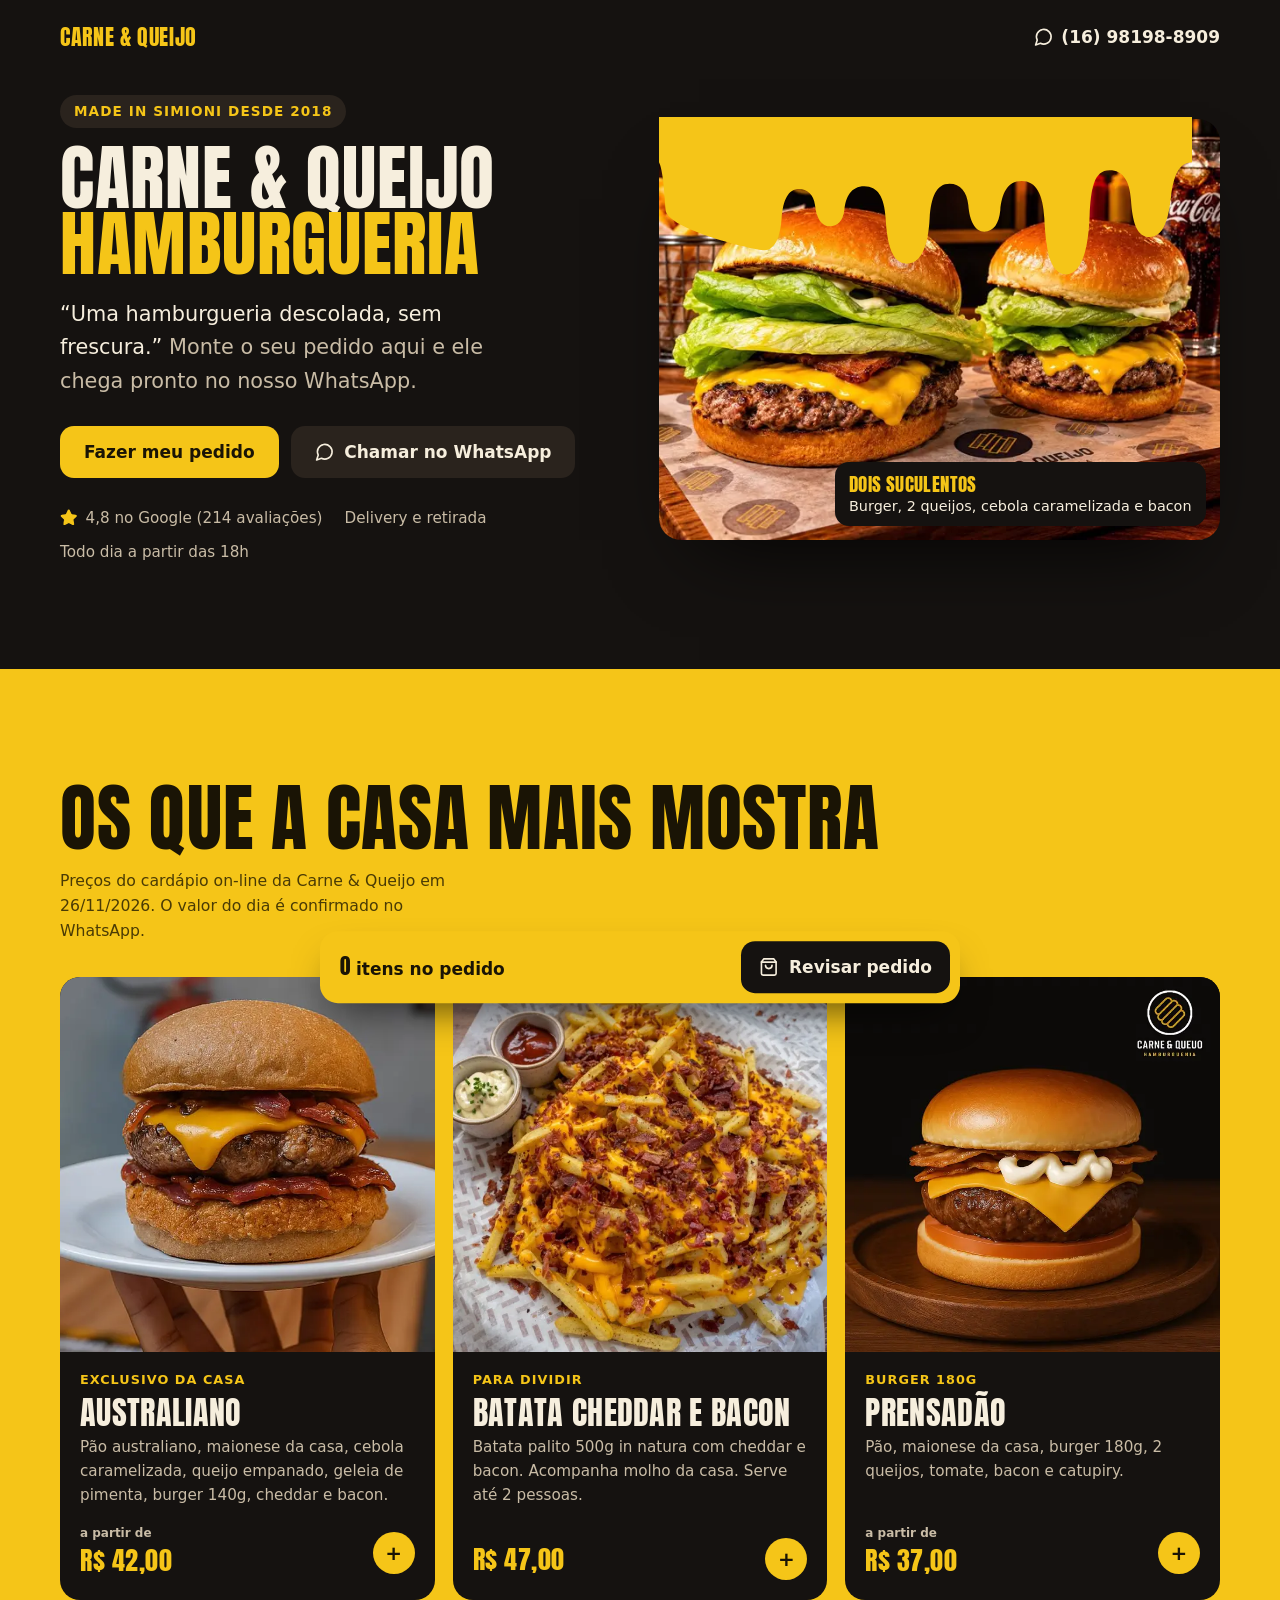
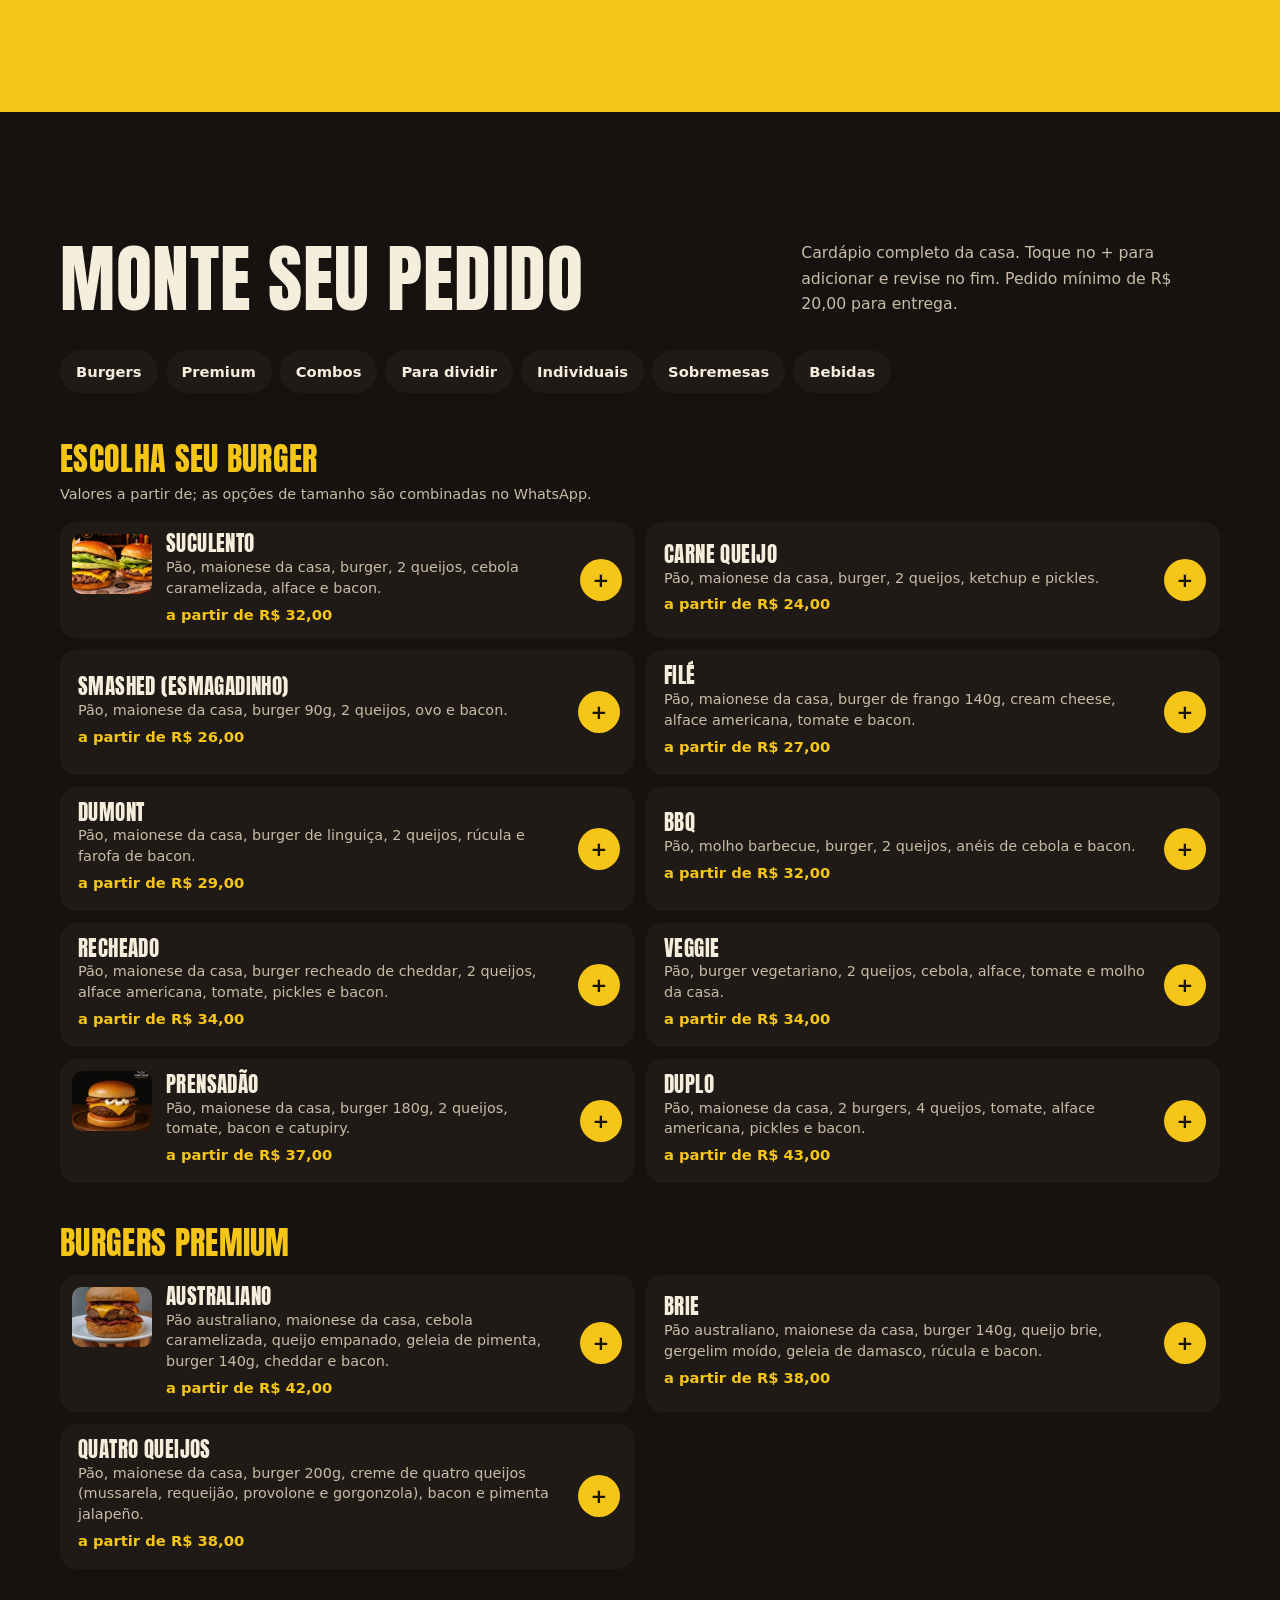
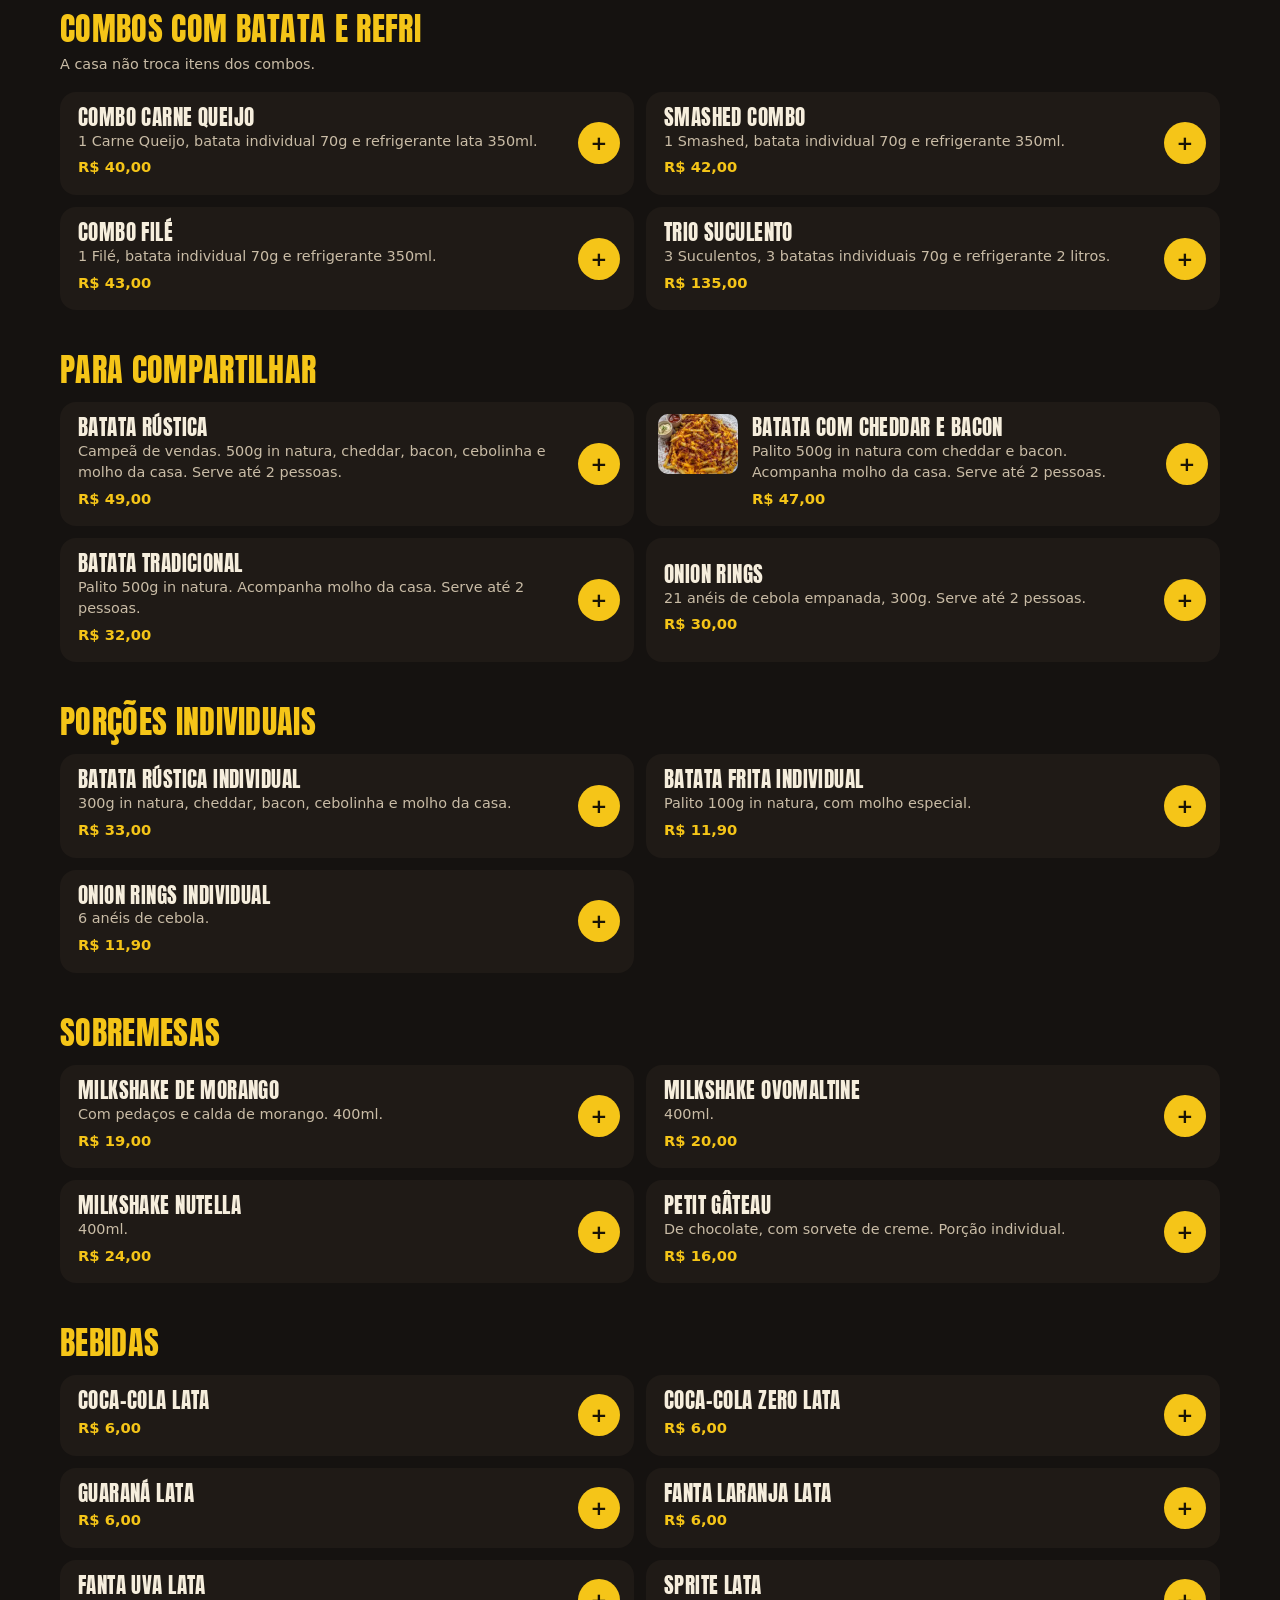
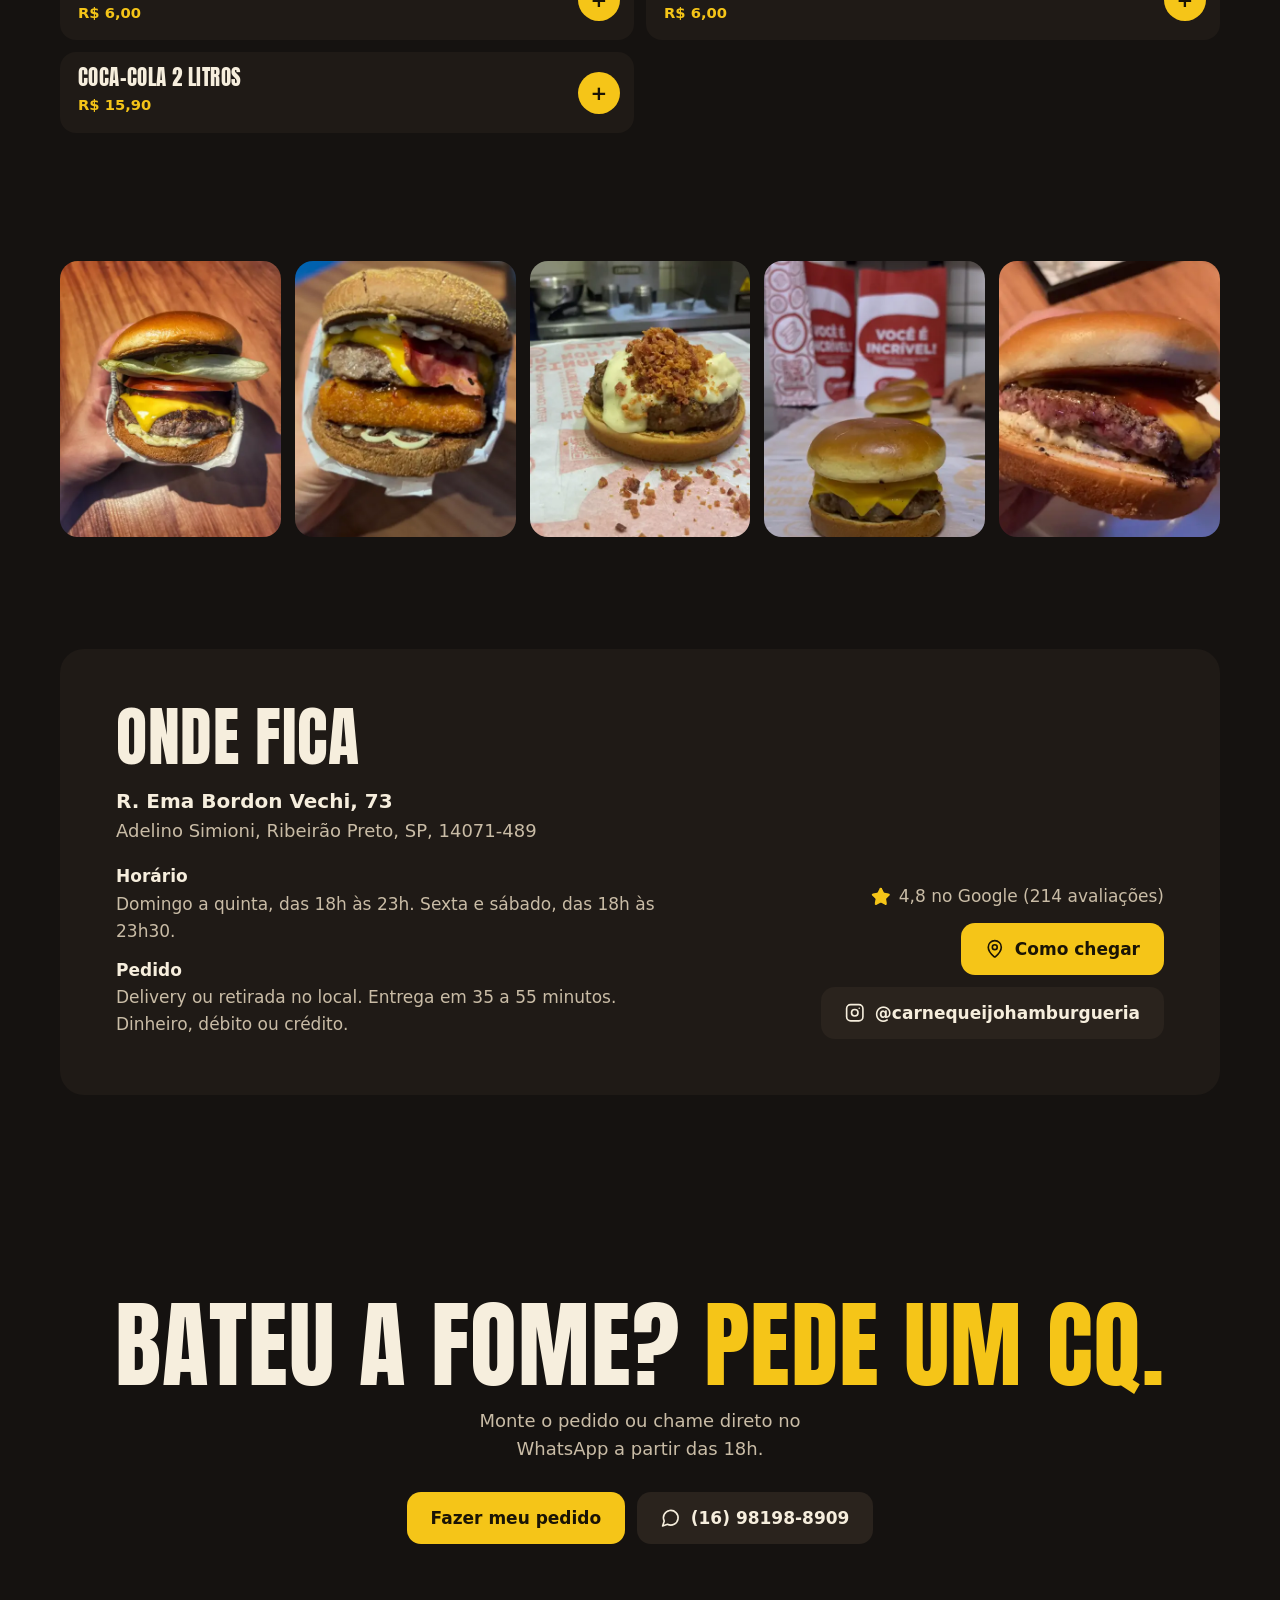
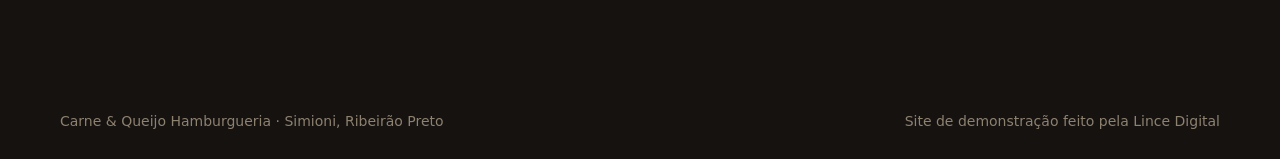
==== commit dd7ba895: "Site de prévia: carne-queijo-hamburgueria" ====
--- a/carne-queijo-hamburgueria/index.html
+++ b/carne-queijo-hamburgueria/index.html
@@ -36,7 +36,7 @@
 .barra a.tel{display:inline-flex;align-items:center;gap:8px;text-decoration:none;font-weight:600;font-variant-numeric:tabular-nums}
 .abertura{display:grid;gap:36px;align-items:center;padding-block:clamp(16px,5vw,56px) clamp(64px,10vw,112px)}
 .sobre{display:inline-block;background:var(--fundo-3);color:var(--queijo);font-weight:700;font-size:.85rem;letter-spacing:.08em;text-transform:uppercase;border-radius:999px;padding:6px 14px}
-h1{font-size:clamp(2.6rem,11vw,7.5rem);margin-top:18px;line-height:.92;overflow-wrap:anywhere}
+h1{font-size:clamp(2.6rem,13vw,7.5rem);margin-top:18px;line-height:.92}
 h1 span{color:var(--queijo);display:block}
 .chamada{margin-top:20px;max-width:34ch;font-size:clamp(1.125rem,2.2vw,1.3rem);color:var(--creme-2)}
 .chamada q{color:var(--creme);quotes:"“" "”"}
@@ -63,7 +63,8 @@
 .destaques .cab p{color:#4A3B05}
 .cards{display:grid;gap:18px}
 .card{background:var(--fundo);color:var(--creme);border-radius:20px;overflow:hidden;display:flex;flex-direction:column}
-.card img{width:100%;aspect-ratio:1;object-fit:cover}
+.card img{width:100%;aspect-ratio:4/3;object-fit:cover}
+@media (min-width:900px){.card img{aspect-ratio:1}}
 .card .corpo{padding:18px 20px 20px;display:flex;flex-direction:column;gap:6px;flex:1}
 .card .tag{font-size:.8rem;font-weight:700;letter-spacing:.08em;text-transform:uppercase;color:var(--queijo)}
 .card h3{font-size:2rem}
@@ -82,9 +83,11 @@
 .grupo h3.titulo{font-size:2rem;margin-bottom:16px;color:var(--queijo)}
 .grupo .obs{color:var(--creme-2);font-size:.9rem;margin:-8px 0 16px}
 .itens{display:grid;gap:12px}
-.item{display:grid;grid-template-columns:88px 1fr auto;gap:14px;align-items:center;background:var(--fundo-2);border-radius:16px;padding:12px}
+.item{display:grid;grid-template-columns:80px 1fr;gap:6px 14px;align-items:center;background:var(--fundo-2);border-radius:16px;padding:12px}
+.item .qtd{grid-column:2;justify-self:end}
 .item.sem-foto{grid-template-columns:1fr auto;padding:16px 14px 16px 18px}
-.item img{width:88px;height:66px;object-fit:cover;border-radius:10px}
+.item.sem-foto .qtd{grid-column:auto}
+.item img{width:80px;height:60px;object-fit:cover;border-radius:10px;align-self:start}
 .item h4{font-size:1.3rem;letter-spacing:.02em}
 .item p{font-size:.9rem;color:var(--creme-2);margin-top:2px;line-height:1.45}
 .item .v{display:block;font-weight:700;color:var(--queijo);font-size:.92rem;margin-top:4px;font-variant-numeric:tabular-nums}
@@ -99,7 +102,8 @@
 .tem .qtd output{display:block}
 
 /* Galeria */
-.galeria{display:grid;grid-auto-flow:column;grid-auto-columns:minmax(220px,64vw);gap:14px;overflow-x:auto;scroll-snap-type:x mandatory;padding:0 20px 18px;scrollbar-width:thin}
+.galeria{display:grid;grid-auto-flow:column;grid-auto-columns:minmax(220px,64vw);gap:14px;overflow-x:auto;scroll-snap-type:x mandatory;padding:0 20px 18px;scrollbar-width:none}
+.galeria::-webkit-scrollbar{display:none}
 .galeria img{border-radius:18px;scroll-snap-align:center;width:100%;aspect-ratio:4/5;object-fit:cover}
 
 /* Onde */
@@ -125,7 +129,9 @@
 /* Sacola e revisão */
 .sacola{position:fixed;left:12px;right:12px;bottom:calc(12px + env(safe-area-inset-bottom));z-index:20;display:flex;justify-content:space-between;align-items:center;gap:12px;background:var(--queijo);color:#1A1405;border-radius:18px;padding:10px 10px 10px 20px;box-shadow:0 20px 40px -16px rgba(0,0,0,.7);transform:translateY(160%);transition:transform .45s var(--ease);max-width:640px;margin-inline:auto}
 .com-pedido .sacola{transform:none}
-.sacola .resumo{font-weight:700}
+.sacola .resumo,.sacola .btn{font-weight:700;white-space:nowrap}
+.sacola .btn{padding:0 18px}
+@media (max-width:420px){.so-largo{display:none}}
 .sacola .resumo b{font-family:var(--titulo);font-weight:400;font-size:1.3rem}
 .sacola .btn{background:var(--fundo);color:var(--creme)}
 dialog{margin:auto;border:0;padding:0;border-radius:22px;width:min(560px,100% - 24px);max-height:calc(100dvh - 24px);background:var(--fundo-2);color:var(--creme);box-shadow:0 40px 80px -30px rgba(0,0,0,.8)}
@@ -151,9 +157,11 @@
 
 @media (min-width:900px){
   .abertura{grid-template-columns:1fr 1.05fr;gap:64px;padding-block:20px 104px}
-  h1{font-size:clamp(5rem,7.4vw,7.2rem)}
+  h1{font-size:clamp(3.6rem,5.6vw,6.4rem)}
   .cards{grid-template-columns:repeat(3,1fr)}
   .itens{grid-template-columns:1fr 1fr}
+  .item{grid-template-columns:80px 1fr auto}
+  .item .qtd{grid-column:auto}
   .galeria{grid-auto-flow:initial;grid-template-columns:repeat(5,1fr);overflow:visible;width:min(1160px,100% - 40px);margin-inline:auto;padding:0}
   .onde .grade{grid-template-columns:1.2fr 1fr;align-items:end}
   .onde .links{justify-content:flex-end}
@@ -367,7 +375,7 @@
 </footer>
 
 <div class="sacola" role="region" aria-label="Seu pedido">
-  <span class="resumo" aria-live="polite"><b id="n-itens">0</b> <span id="t-itens">itens</span> no pedido</span>
+  <span class="resumo" aria-live="polite"><b id="n-itens">0</b> <span id="t-itens">itens</span><span class="so-largo"> no pedido</span></span>
   <button class="btn" type="button" id="revisar"><svg class="i" aria-hidden="true"><use href="#i-sacola"/></svg>Revisar pedido</button>
 </div>
 
